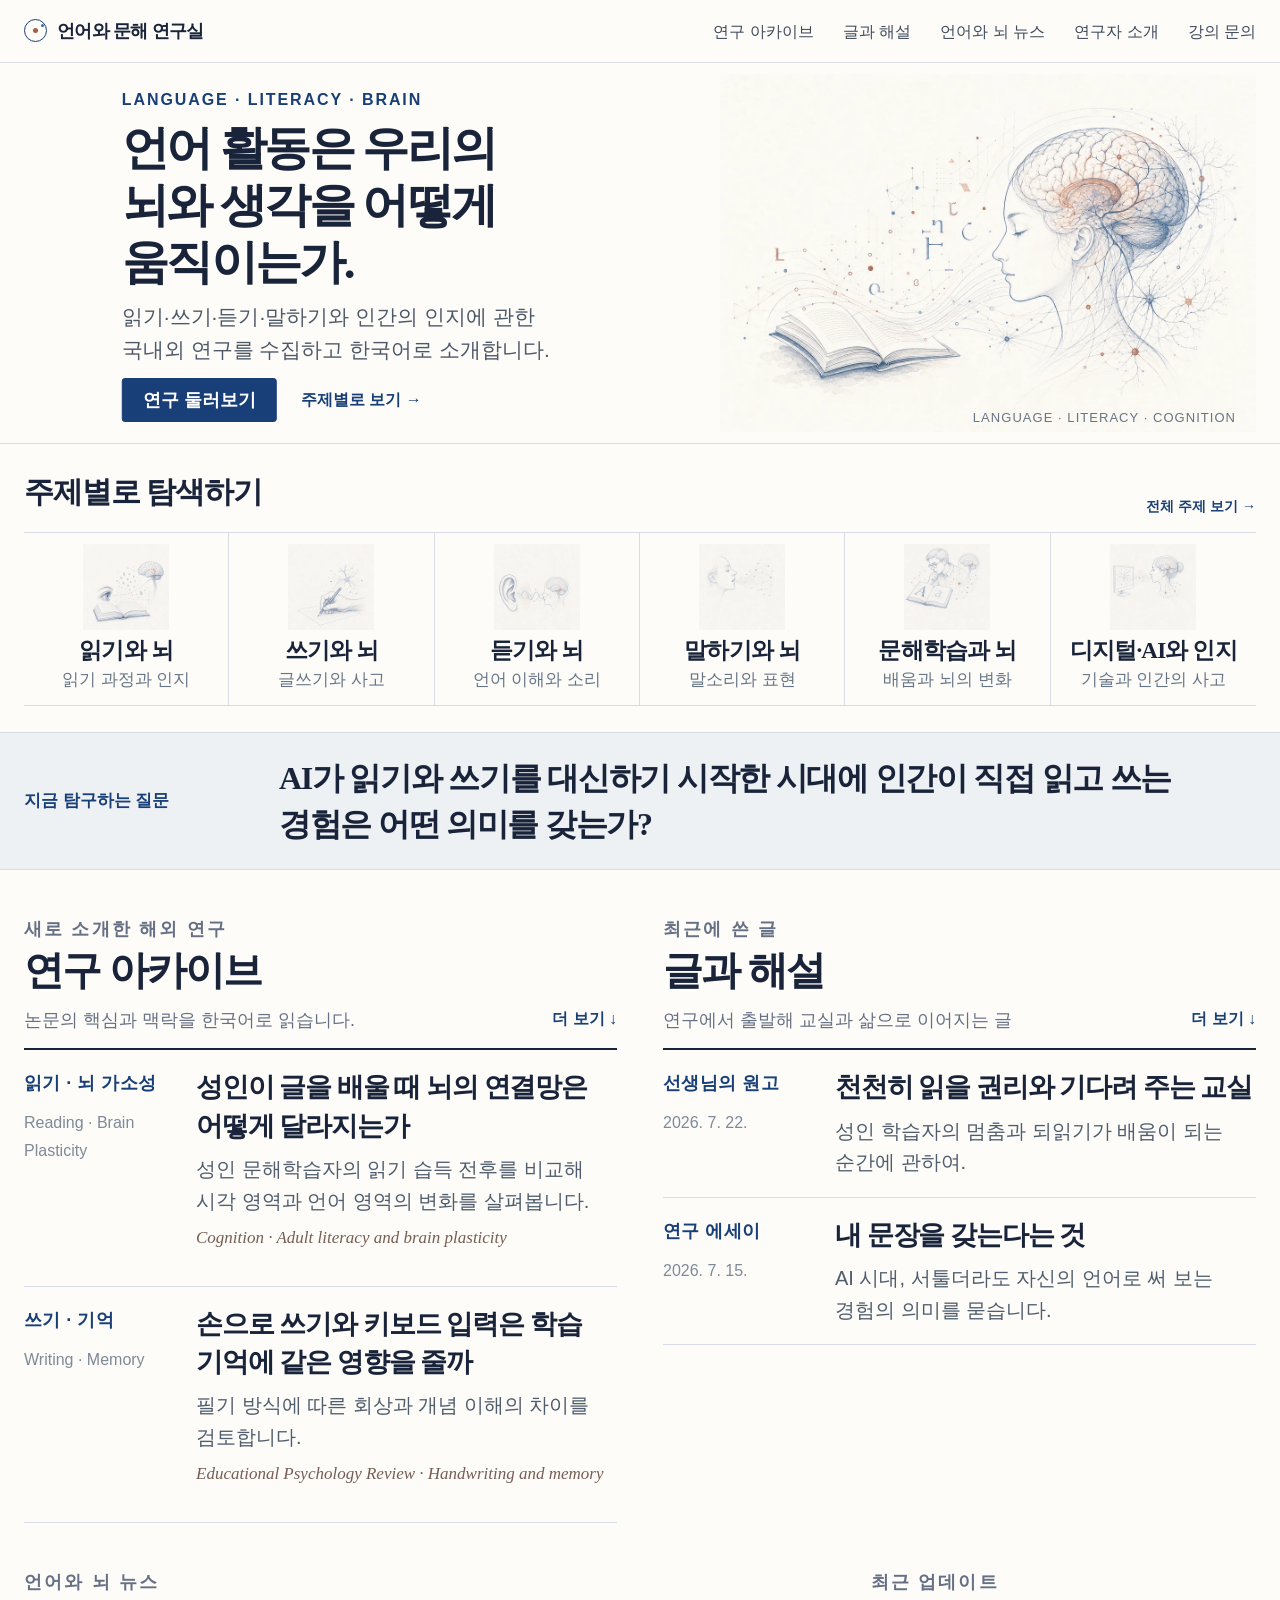
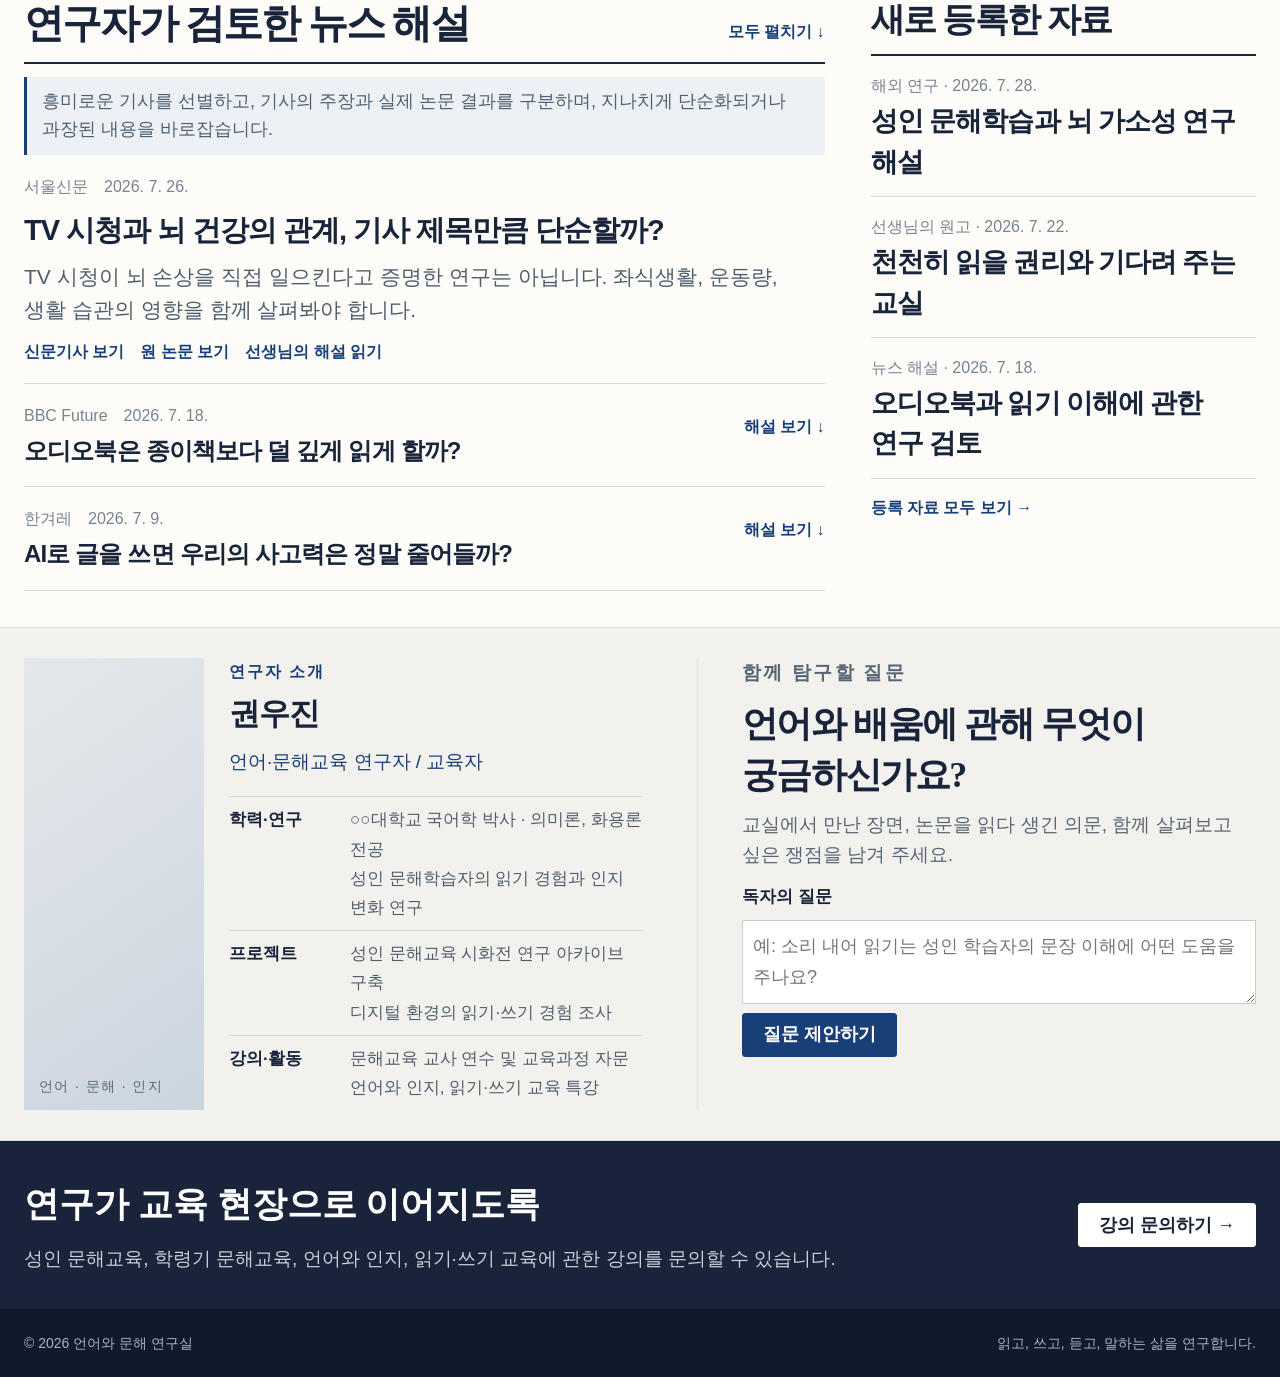
==== index.html @ 4ad2fb74 "Initial website" ====
<!doctype html>
<html lang="ko">
<head>
  <meta charset="utf-8">
  <meta name="viewport" content="width=device-width, initial-scale=1">
  <meta name="description" content="읽기·쓰기·듣기·말하기가 인간의 뇌와 삶을 어떻게 변화시키는지 탐구하는 한국어 연구 아카이브">
  <title>언어와 문해 연구실</title>
  <style>
    :root {
      --ink:#19243a; --muted:#667085; --line:#d8dde5; --paper:#fdfcf8;
      --soft:#f4f5f3; --blue:#183f78; --blue2:#446a98; --rust:#a65f48;
      --serif:"Noto Serif KR","Hahmlet","KoPub Batang","Batang","Times New Roman",serif;
      --sans:Pretendard,"Noto Sans KR","Apple SD Gothic Neo","Malgun Gothic",sans-serif;
      --max:1380px;
      --topic-sheet:url("[data-uri]");
    }
    *{box-sizing:border-box}
    html{scroll-behavior:smooth}
    body{margin:0;background:var(--paper);color:var(--ink);font:18px/1.72 var(--sans);word-break:keep-all;-webkit-font-smoothing:antialiased}
    a{color:inherit;text-decoration:none}
    button,textarea{font:inherit}
    .skip{position:fixed;left:12px;top:-80px;z-index:100;padding:9px 15px;background:var(--ink);color:#fff}
    .skip:focus{top:12px}
    .wrap{width:min(calc(100% - 48px),var(--max));margin-inline:auto}
    header{position:sticky;top:0;z-index:30;border-bottom:1px solid rgba(216,221,229,.92);background:rgba(253,252,248,.95);backdrop-filter:blur(12px)}
    .nav{min-height:62px;display:flex;align-items:center;justify-content:space-between;gap:28px}
    .brand{font-family:var(--serif);font-weight:700;letter-spacing:-.035em;display:flex;align-items:center;gap:10px}
    .brand-mark{width:23px;height:23px;border:1.5px solid var(--blue);border-radius:50%;position:relative}
    .brand-mark::after{content:"";position:absolute;width:5px;height:5px;left:8px;top:8px;border-radius:50%;background:var(--rust);box-shadow:7px -5px 0 -1px var(--blue2)}
    nav ul{display:flex;gap:29px;list-style:none;margin:0;padding:0}
    nav a{font-size:16px;color:#3f4a5b}
    nav a:hover,nav a:focus-visible,.text-link:hover{color:var(--blue);text-decoration:underline;text-underline-offset:4px}
    .menu{display:none;border:0;background:none;color:var(--ink)}

    .hero{padding:0;border-bottom:1px solid var(--line)}
    .hero-grid{display:grid;grid-template-columns:.88fr 1.12fr;min-height:380px;align-items:stretch}
    .hero-copy{padding:16px 36px 14px 44px;display:flex;flex-direction:column;justify-content:center;position:relative;z-index:2;transform:translateX(clamp(46px,4.2vw,66px))}
    .eyebrow,.kicker{margin:0 0 7px;color:var(--blue);font-size:16px;font-weight:750;letter-spacing:.12em;text-transform:uppercase}
    h1,h2,.feature-title,.research-title{font-family:var(--serif)}
    h1{font-size:clamp(35px,3.7vw,56px);line-height:1.2;letter-spacing:-.055em;margin:0;max-width:640px;font-weight:700}
    .hero-lead{font-size:21px;line-height:1.58;color:#4d5868;margin:9px 0 0;max-width:620px}
    .hero-actions{display:flex;align-items:center;gap:24px;margin-top:12px}
    .btn{min-height:44px;padding:0 20px;border:1px solid var(--blue);border-radius:3px;background:var(--blue);color:#fff;font-weight:700;display:inline-flex;align-items:center;justify-content:center;cursor:pointer}
    .btn:hover{background:#102f5d}
    .text-link{color:var(--blue);font-weight:700;font-size:16px}
    .hero-visual{position:relative;overflow:hidden;min-height:380px}
    .hero-visual img{position:absolute;inset:3% 0 3% 5%;width:95%;height:94%;object-fit:contain;object-position:right center}
    .hero-visual::before{content:"";position:absolute;inset:0;z-index:1;background:linear-gradient(90deg,var(--paper) 0,rgba(253,252,248,.55) 7%,transparent 22%)}
    .hero-caption{position:absolute;right:20px;bottom:14px;z-index:2;color:#687487;font-size:13px;letter-spacing:.08em}

    .topics{padding:22px 0 26px;border-bottom:1px solid var(--line)}
    .topics-head{display:flex;align-items:end;justify-content:space-between;margin-bottom:14px}
    .topics-head h2{font-size:30px;margin:0;letter-spacing:-.035em}
    .topics .section-link{font-size:14px}
    .topic-grid{display:grid;grid-template-columns:repeat(6,1fr);border-top:1px solid var(--line);border-bottom:1px solid var(--line)}
    .topic{min-width:0;min-height:156px;padding:11px 9px 13px;border-right:1px solid var(--line);display:flex;flex-direction:column;gap:5px;align-items:center;justify-content:center;text-align:center;transition:.18s}
    .topic:last-child{border-right:0}
    .topic:hover{background:#f2f4f5}
    .topic-art{width:86px;height:86px;flex:0 0 auto;background-image:var(--topic-sheet);background-size:300% 200%;background-repeat:no-repeat}
    .t1{background-position:0 0}.t2{background-position:50% 0}.t3{background-position:100% 0}
    .t4{background-position:0 100%}.t5{background-position:50% 100%}.t6{background-position:100% 100%}
    .topic strong{display:block;font-family:var(--serif);font-size:23px;line-height:1.35;letter-spacing:-.035em}
    .topic small{display:-webkit-box;overflow:hidden;-webkit-box-orient:vertical;-webkit-line-clamp:2;color:#667586;font-size:17px;line-height:1.35;margin-top:3px}

    section{padding:36px 0}
    .question{padding:22px 0;background:#eef1f3;border-bottom:1px solid var(--line)}
    .question-grid{display:grid;grid-template-columns:220px 1fr;gap:35px;align-items:center}
    .question h2{font-size:clamp(25px,2.5vw,38px);line-height:1.45;letter-spacing:-.04em;margin:0;max-width:930px}
    .question p{margin:0;color:var(--blue);font-size:17px;font-weight:700}
    .section-head{display:flex;justify-content:space-between;align-items:end;gap:30px;padding-bottom:12px;border-bottom:2px solid var(--ink)}
    .section-head h2{font-size:40px;line-height:1.3;letter-spacing:-.045em;margin:0}
    .section-head p{margin:8px 0 0;color:var(--muted);font-size:18px}
    .section-link{color:var(--blue);font-size:16px;font-weight:750;white-space:nowrap}
    button.section-link{border:0;background:none;padding:4px 0;cursor:pointer}

    .dual-archive{display:grid;grid-template-columns:1fr 1fr;gap:46px}
    .list{list-style:none;margin:0;padding:0}
    .list-item{display:grid;grid-template-columns:150px 1fr;gap:22px;padding:18px 0;border-bottom:1px solid var(--line)}
    .label{font-size:18px;line-height:1.45;color:var(--blue);font-weight:750;letter-spacing:.025em}
    .date{display:block;font-size:16px;color:#7f8998;margin-top:10px}
    .research-title{display:-webkit-box;overflow:hidden;-webkit-box-orient:vertical;-webkit-line-clamp:2;font-size:27px;line-height:1.42;letter-spacing:-.04em;margin:0 0 9px}
    .item-desc{display:-webkit-box;overflow:hidden;-webkit-box-orient:vertical;-webkit-line-clamp:2;color:#4f5d6d;font-size:20px;line-height:1.58;margin:0}
    .academic{display:-webkit-box;overflow:hidden;-webkit-box-orient:vertical;-webkit-line-clamp:2;font-family:Georgia,"Times New Roman",serif;font-size:17px;line-height:1.5;color:#765e55;font-style:italic;margin-top:8px}
    .collapsible:not(.is-expanded) .is-extra{display:none}

    .lower-grid{display:grid;grid-template-columns:1.35fr .65fr;gap:46px;padding-top:0}
    .news-list article{padding:18px 0;border-bottom:1px solid var(--line)}
    .news-meta{display:flex;gap:16px;color:#778391;font-size:16px;margin-bottom:9px}
    .news-list h3{font:700 29px/1.45 var(--sans);letter-spacing:-.035em;margin:0 0 9px}
    .news-list p{display:-webkit-box;overflow:hidden;-webkit-box-orient:vertical;-webkit-line-clamp:2;font-size:21px;line-height:1.58;color:#4f5d6c;margin:0 0 11px}
    .inline-links{display:flex;gap:16px;flex-wrap:wrap}
    .inline-links a{font-size:16px;color:var(--blue);font-weight:700}
    .review-note{font-size:18px;line-height:1.55;color:#4f6072;background:#edf1f5;border-left:3px solid var(--blue);padding:11px 15px;margin:13px 0 0}
    .news-compact{position:relative;padding-right:112px!important}
    .news-compact h3{font-size:24px;margin-bottom:0}
    .news-compact .news-meta{margin-bottom:4px}
    .news-compact .news-details{margin-top:10px}
    .news-toggle{position:absolute;right:0;top:25px}
    .recent-list a{display:block;padding:14px 0;border-bottom:1px solid var(--line)}
    .recent-list strong{display:block;font:700 27px/1.5 var(--serif);letter-spacing:-.03em}
    .recent-list span{font-size:16px;color:#778391}
    aside .section-head h2{font-size:34px}

    .profile-ask{background:#f2f1ed;border-top:1px solid var(--line);border-bottom:1px solid var(--line);padding:30px 0}
    .profile-ask-grid{display:grid;grid-template-columns:1.05fr .95fr;gap:55px}
    .profile-intro{display:grid;grid-template-columns:180px 1fr;gap:25px}
    .portrait{min-height:205px;background:linear-gradient(145deg,#e4e8eb,#cbd5df);position:relative;overflow:hidden}
    .portrait::after{content:"언어 · 문해 · 인지";position:absolute;left:15px;bottom:12px;font-size:14px;letter-spacing:.1em;color:#58697c}
    .profile h2,.ask h2{font-size:36px;line-height:1.4;letter-spacing:-.04em;margin:0 0 10px}
    .profile h2{font-size:31px}
    .role{color:var(--blue);font-size:19px;margin:0 0 18px}
    .career{display:grid;grid-template-columns:105px 1fr;gap:16px;padding:8px 0;border-top:1px solid #d3d5d4;font-size:17px}
    .career h3{font-size:17px;margin:0}.career ul{list-style:none;margin:0;padding:0;color:#505e6d}
    .ask{border-left:1px solid var(--line);padding-left:44px}
    .ask>p{font-size:19px;line-height:1.6;color:#596675;margin:0 0 11px}
    .ask form{display:grid;gap:9px}
    .ask label{font-size:17px;font-weight:700}
    textarea{width:100%;min-height:68px;border:1px solid #c8cdd4;background:#fff;padding:10px;resize:vertical}
    textarea:focus{outline:2px solid #8da9cc;outline-offset:2px}
    .form-row{display:flex;align-items:center;gap:14px}
    .form-msg{font-size:15px;color:var(--blue);margin:0}

    .contact{padding:34px 0;background:var(--ink);color:#fff}
    .contact-inner{display:flex;align-items:center;justify-content:space-between;gap:30px}
    .contact h2{font-size:35px;margin:0 0 7px}.contact p{color:#c7ced8;font-size:19px;margin:0}
    .contact .btn{background:#fff;border-color:#fff;color:var(--ink)}
    footer{padding:22px 0;background:#111a2b;color:#aab3c0;font-size:14px}
    .footer-inner{display:flex;justify-content:space-between;gap:20px}

    @media(max-width:1080px){
      .hero-grid{grid-template-columns:1fr 1fr}
      .hero-copy{transform:translateX(30px)}
      .topic-grid{grid-template-columns:repeat(3,1fr)}
      .topic{min-height:160px;padding:12px 10px;border-bottom:1px solid var(--line)}.topic:nth-child(3n){border-right:0}.topic:nth-child(-n+3){border-bottom:1px solid var(--line)}.topic-art{width:90px;height:90px}.topic strong{font-size:22px}
      .dual-archive,.lower-grid{grid-template-columns:1fr;gap:48px}
      .profile-ask-grid{grid-template-columns:1fr}.ask{border-left:0;border-top:1px solid var(--line);padding:30px 0 0}
    }
    @media(max-width:760px){
      .wrap{width:min(calc(100% - 32px),var(--max))}
      nav ul{display:none;position:absolute;left:0;right:0;top:62px;background:var(--paper);border-bottom:1px solid var(--line);padding:17px 20px;flex-direction:column;gap:13px}
      nav ul.open{display:flex}.menu{display:block}
      .hero-grid{grid-template-columns:1fr}.hero-copy{padding:38px 0 24px;transform:none}.hero-visual{min-height:310px;margin-inline:-16px}.hero-visual img{inset:0;width:100%;height:100%}.hero-visual::before{background:linear-gradient(180deg,var(--paper),transparent 17%)}
      .topic-grid{grid-template-columns:repeat(2,1fr)}.topic{min-height:164px;padding:13px 10px;border-bottom:1px solid var(--line)!important}.topic-art{width:94px;height:94px;margin:auto}.topic:nth-child(odd){border-right:1px solid var(--line)}.topic:nth-child(even){border-right:0}.topic:nth-last-child(-n+2){border-bottom:0!important}
      .question-grid{grid-template-columns:1fr;gap:9px}
      .dual-archive,.lower-grid{grid-template-columns:1fr;gap:42px}
      .profile-intro{grid-template-columns:135px 1fr}.portrait{min-height:180px}
      .contact-inner{align-items:flex-start;flex-direction:column}.footer-inner{flex-direction:column;gap:3px}
      .news-compact{padding-right:0!important}.news-toggle{position:static;margin-top:8px}
    }
    @media(max-width:480px){
      h1{font-size:35px}.hero-actions{align-items:flex-start;flex-direction:column;gap:14px}.hero-visual{min-height:285px}
      .topic strong{font-size:22px}.topic small{font-size:16px}
      .research-title{font-size:27px}.item-desc{font-size:19px}
      .list-item{grid-template-columns:1fr;gap:7px}
      .profile-intro{grid-template-columns:1fr}.portrait{max-width:190px}
      .form-row{align-items:flex-start;flex-direction:column}
    }
    @media(prefers-reduced-motion:reduce){html{scroll-behavior:auto}*{transition:none!important}}
  </style>
</head>
<body>
  <a class="skip" href="#main">본문으로 바로가기</a>
  <header>
    <div class="wrap nav">
      <a class="brand" href="#main" aria-label="언어와 문해 연구실 홈"><span class="brand-mark" aria-hidden="true"></span><span>언어와 문해 연구실</span></a>
      <nav aria-label="주요 메뉴">
        <button class="menu" type="button" aria-expanded="false" aria-controls="nav-list">메뉴</button>
        <ul id="nav-list">
          <li><a href="#research">연구 아카이브</a></li><li><a href="#writing">글과 해설</a></li>
          <li><a href="#news">언어와 뇌 뉴스</a></li><li><a href="#profile">연구자 소개</a></li><li><a href="#contact">강의 문의</a></li>
        </ul>
      </nav>
    </div>
  </header>

  <main id="main">
    <section class="hero">
      <div class="wrap hero-grid">
        <div class="hero-copy">
          <p class="eyebrow">Language · Literacy · Brain</p>
          <h1>언어 활동은 우리의 뇌와 생각을 어떻게 움직이는가.</h1>
          <p class="hero-lead">읽기·쓰기·듣기·말하기와 인간의 인지에 관한<br>국내외 연구를 수집하고 한국어로 소개합니다.</p>
          <div class="hero-actions"><a class="btn" href="#research">연구 둘러보기</a><a class="text-link" href="#topics">주제별로 보기 →</a></div>
        </div>
        <div class="hero-visual">
          <img src="[data-uri]" alt="사람의 옆얼굴과 뇌, 책, 신경망이 연결된 과학 편집 삽화">
          <span class="hero-caption">LANGUAGE · LITERACY · COGNITION</span>
        </div>
      </div>
    </section>

    <section class="topics" id="topics" aria-labelledby="topic-title">
      <div class="wrap">
        <div class="topics-head"><h2 id="topic-title">주제별로 탐색하기</h2><a class="section-link" href="#research">전체 주제 보기 →</a></div>
        <div class="topic-grid">
          <a class="topic" href="#research"><span class="topic-art t1" aria-hidden="true"></span><span><strong>읽기와 뇌</strong><small>읽기 과정과 인지</small></span></a>
          <a class="topic" href="#research"><span class="topic-art t2" aria-hidden="true"></span><span><strong>쓰기와 뇌</strong><small>글쓰기와 사고</small></span></a>
          <a class="topic" href="#research"><span class="topic-art t3" aria-hidden="true"></span><span><strong>듣기와 뇌</strong><small>언어 이해와 소리</small></span></a>
          <a class="topic" href="#research"><span class="topic-art t4" aria-hidden="true"></span><span><strong>말하기와 뇌</strong><small>말소리와 표현</small></span></a>
          <a class="topic" href="#research"><span class="topic-art t5" aria-hidden="true"></span><span><strong>문해학습과 뇌</strong><small>배움과 뇌의 변화</small></span></a>
          <a class="topic" href="#research"><span class="topic-art t6" aria-hidden="true"></span><span><strong>디지털·AI와 인지</strong><small>기술과 인간의 사고</small></span></a>
        </div>
      </div>
    </section>

    <section class="question" aria-labelledby="question-title">
      <div class="wrap question-grid">
        <p>지금 탐구하는 질문</p>
        <h2 id="question-title">AI가 읽기와 쓰기를 대신하기 시작한 시대에 인간이 직접 읽고 쓰는 경험은 어떤 의미를 갖는가?</h2>
      </div>
    </section>

    <section aria-label="연구와 글">
      <div class="wrap dual-archive">
        <div id="research">
          <div class="section-head"><div><p class="kicker">새로 소개한 해외 연구</p><h2>연구 아카이브</h2><p>논문의 핵심과 맥락을 한국어로 읽습니다.</p></div><button class="section-link archive-toggle" type="button" data-target="research-list" aria-controls="research-list" aria-expanded="false">더 보기 ↓</button></div>
          <ul class="list collapsible" id="research-list">
            <li class="list-item"><div><span class="label">읽기 · 뇌 가소성</span><span class="date">Reading · Brain Plasticity</span></div><div><h3 class="research-title">성인이 글을 배울 때 뇌의 연결망은 어떻게 달라지는가</h3><p class="item-desc">성인 문해학습자의 읽기 습득 전후를 비교해 시각 영역과 언어 영역의 변화를 살펴봅니다.</p><p class="academic">Cognition · Adult literacy and brain plasticity</p></div></li>
            <li class="list-item"><div><span class="label">쓰기 · 기억</span><span class="date">Writing · Memory</span></div><div><h3 class="research-title">손으로 쓰기와 키보드 입력은 학습 기억에 같은 영향을 줄까</h3><p class="item-desc">필기 방식에 따른 회상과 개념 이해의 차이를 검토합니다.</p><p class="academic">Educational Psychology Review · Handwriting and memory</p></div></li>
            <li class="list-item is-extra"><div><span class="label">디지털·AI · 인지</span><span class="date">Digital · AI · Cognition</span></div><div><h3 class="research-title">생성형 AI와 함께 쓴 글에서 ‘나의 생각’은 어디에 남는가</h3><p class="item-desc">AI 보조 글쓰기의 인지적 부담, 저자성, 수정 과정의 변화를 구분해 봅니다.</p><p class="academic">Computers &amp; Education · AI-assisted writing</p></div></li>
          </ul>
        </div>
        <div id="writing">
          <div class="section-head"><div><p class="kicker">최근에 쓴 글</p><h2>글과 해설</h2><p>연구에서 출발해 교실과 삶으로 이어지는 글</p></div><button class="section-link archive-toggle" type="button" data-target="writing-list" aria-controls="writing-list" aria-expanded="false">더 보기 ↓</button></div>
          <ul class="list collapsible" id="writing-list">
            <li class="list-item"><div><span class="label">선생님의 원고</span><span class="date">2026. 7. 22.</span></div><div><h3 class="research-title">천천히 읽을 권리와 기다려 주는 교실</h3><p class="item-desc">성인 학습자의 멈춤과 되읽기가 배움이 되는 순간에 관하여.</p></div></li>
            <li class="list-item"><div><span class="label">연구 에세이</span><span class="date">2026. 7. 15.</span></div><div><h3 class="research-title">내 문장을 갖는다는 것</h3><p class="item-desc">AI 시대, 서툴더라도 자신의 언어로 써 보는 경험의 의미를 묻습니다.</p></div></li>
            <li class="list-item is-extra"><div><span class="label">현장 기록</span><span class="date">2026. 7. 3.</span></div><div><h3 class="research-title">소리 내어 읽을 때 비로소 들리는 것들</h3><p class="item-desc">낭독이 텍스트의 리듬과 화자의 마음을 발견하는 활동이 되는 과정.</p></div></li>
          </ul>
        </div>
      </div>
    </section>

    <section class="lower-grid wrap" aria-label="뉴스와 새 자료">
      <div id="news">
        <div class="section-head"><div><p class="kicker">언어와 뇌 뉴스</p><h2>연구자가 검토한 뉴스 해설</h2></div><button class="section-link" id="news-all-toggle" type="button" aria-expanded="false">모두 펼치기 ↓</button></div>
        <p class="review-note">흥미로운 기사를 선별하고, 기사의 주장과 실제 논문 결과를 구분하며, 지나치게 단순화되거나 과장된 내용을 바로잡습니다.</p>
        <div class="news-list">
          <article class="featured-news"><div class="news-meta"><span>서울신문</span><time>2026. 7. 26.</time></div><h3>TV 시청과 뇌 건강의 관계, 기사 제목만큼 단순할까?</h3><p>TV 시청이 뇌 손상을 직접 일으킨다고 증명한 연구는 아닙니다. 좌식생활, 운동량, 생활 습관의 영향을 함께 살펴봐야 합니다.</p><div class="inline-links"><a href="#news">신문기사 보기</a><a href="#news">원 논문 보기</a><a href="#writing">선생님의 해설 읽기</a></div></article>
          <article class="news-compact"><div class="news-meta"><span>BBC Future</span><time>2026. 7. 18.</time></div><h3>오디오북은 종이책보다 덜 깊게 읽게 할까?</h3><button class="section-link news-toggle" type="button" data-target="news-detail-2" aria-controls="news-detail-2" aria-expanded="false">해설 보기 ↓</button><div class="news-details" id="news-detail-2" hidden><p>텍스트 난도, 되돌려 듣기, 사전지식과 학습 목적에 따라 결과가 달라집니다.</p><div class="inline-links"><a href="#news">신문기사 보기</a><a href="#news">원 논문 보기</a><a href="#writing">선생님의 해설 읽기</a></div></div></article>
          <article class="news-compact"><div class="news-meta"><span>한겨레</span><time>2026. 7. 9.</time></div><h3>AI로 글을 쓰면 우리의 사고력은 정말 줄어들까?</h3><button class="section-link news-toggle" type="button" data-target="news-detail-3" aria-controls="news-detail-3" aria-expanded="false">해설 보기 ↓</button><div class="news-details" id="news-detail-3" hidden><p>AI를 언제, 어떤 목적으로, 어느 단계에서 사용하는지가 학습 과정에 미치는 영향을 나누어 봅니다.</p><div class="inline-links"><a href="#news">신문기사 보기</a><a href="#news">원 논문 보기</a><a href="#writing">선생님의 해설 읽기</a></div></div></article>
        </div>
      </div>
      <aside aria-labelledby="recent-title">
        <div class="section-head"><div><p class="kicker">최근 업데이트</p><h2 id="recent-title">새로 등록한 자료</h2></div></div>
        <div class="recent-list">
          <a href="#research"><span>해외 연구 · 2026. 7. 28.</span><strong>성인 문해학습과 뇌 가소성 연구 해설</strong></a>
          <a href="#writing"><span>선생님의 원고 · 2026. 7. 22.</span><strong>천천히 읽을 권리와 기다려 주는 교실</strong></a>
          <a href="#news"><span>뉴스 해설 · 2026. 7. 18.</span><strong>오디오북과 읽기 이해에 관한 연구 검토</strong></a>
        </div>
        <a class="section-link" href="#research" style="display:inline-block;margin-top:15px">등록 자료 모두 보기 →</a>
      </aside>
    </section>

    <section class="profile-ask">
      <div class="wrap profile-ask-grid">
        <div class="profile" id="profile">
          <div class="profile-intro"><div class="portrait" role="img" aria-label="언어와 문해 연구를 상징하는 추상 이미지"></div><div><p class="kicker">연구자 소개</p><h2>권우진</h2><p class="role">언어·문해교육 연구자 / 교육자</p><div class="career"><h3>학력·연구</h3><ul><li>○○대학교 국어학 박사 · 의미론, 화용론 전공</li><li>성인 문해학습자의 읽기 경험과 인지 변화 연구</li></ul></div><div class="career"><h3>프로젝트</h3><ul><li>성인 문해교육 시화전 연구 아카이브 구축</li><li>디지털 환경의 읽기·쓰기 경험 조사</li></ul></div><div class="career"><h3>강의·활동</h3><ul><li>문해교육 교사 연수 및 교육과정 자문</li><li>언어와 인지, 읽기·쓰기 교육 특강</li></ul></div></div></div>
        </div>
        <div class="ask">
          <p class="kicker">함께 탐구할 질문</p><h2>언어와 배움에 관해 무엇이 궁금하신가요?</h2><p>교실에서 만난 장면, 논문을 읽다 생긴 의문, 함께 살펴보고 싶은 쟁점을 남겨 주세요.</p>
          <form id="question-form"><label for="reader-question">독자의 질문</label><textarea id="reader-question" placeholder="예: 소리 내어 읽기는 성인 학습자의 문장 이해에 어떤 도움을 주나요?" required></textarea><div class="form-row"><button class="btn" type="submit">질문 제안하기</button><p class="form-msg" id="form-msg" role="status" aria-live="polite"></p></div></form>
        </div>
      </div>
    </section>

    <section class="contact" id="contact">
      <div class="wrap contact-inner"><div><h2>연구가 교육 현장으로 이어지도록</h2><p>성인 문해교육, 학령기 문해교육, 언어와 인지, 읽기·쓰기 교육에 관한 강의를 문의할 수 있습니다.</p></div><a class="btn" href="mailto:hello@example.com?subject=강의 문의">강의 문의하기 →</a></div>
    </section>
  </main>
  <footer><div class="wrap footer-inner"><span>© 2026 언어와 문해 연구실</span><span>읽고, 쓰고, 듣고, 말하는 삶을 연구합니다.</span></div></footer>
  <script>
    const menuButton=document.querySelector(".menu"),navList=document.querySelector("#nav-list");
    menuButton.addEventListener("click",()=>{const open=navList.classList.toggle("open");menuButton.setAttribute("aria-expanded",String(open))});
    navList.addEventListener("click",()=>{navList.classList.remove("open");menuButton.setAttribute("aria-expanded","false")});
    document.querySelectorAll(".archive-toggle").forEach(button=>button.addEventListener("click",()=>{
      const target=document.querySelector(`#${button.dataset.target}`);
      const expanded=target.classList.toggle("is-expanded");
      button.setAttribute("aria-expanded",String(expanded));
      button.textContent=expanded?"접기 ↑":"더 보기 ↓";
    }));
    const newsButtons=[...document.querySelectorAll(".news-toggle")];
    const setNewsState=(button,expanded)=>{
      const detail=document.querySelector(`#${button.dataset.target}`);
      detail.hidden=!expanded;
      button.setAttribute("aria-expanded",String(expanded));
      button.textContent=expanded?"해설 접기 ↑":"해설 보기 ↓";
    };
    newsButtons.forEach(button=>button.addEventListener("click",()=>{
      setNewsState(button,button.getAttribute("aria-expanded")!=="true");
      const allOpen=newsButtons.every(item=>item.getAttribute("aria-expanded")==="true");
      document.querySelector("#news-all-toggle").setAttribute("aria-expanded",String(allOpen));
      document.querySelector("#news-all-toggle").textContent=allOpen?"모두 접기 ↑":"모두 펼치기 ↓";
    }));
    document.querySelector("#news-all-toggle").addEventListener("click",event=>{
      const expanded=event.currentTarget.getAttribute("aria-expanded")!=="true";
      newsButtons.forEach(button=>setNewsState(button,expanded));
      event.currentTarget.setAttribute("aria-expanded",String(expanded));
      event.currentTarget.textContent=expanded?"모두 접기 ↑":"모두 펼치기 ↓";
    });
    document.querySelector("#question-form").addEventListener("submit",event=>{event.preventDefault();document.querySelector("#form-msg").textContent="질문이 작성되었습니다. 실제 운영 시 이메일 또는 저장 기능을 연결해 주세요.";event.currentTarget.reset()});
  </script>
</body>
</html>
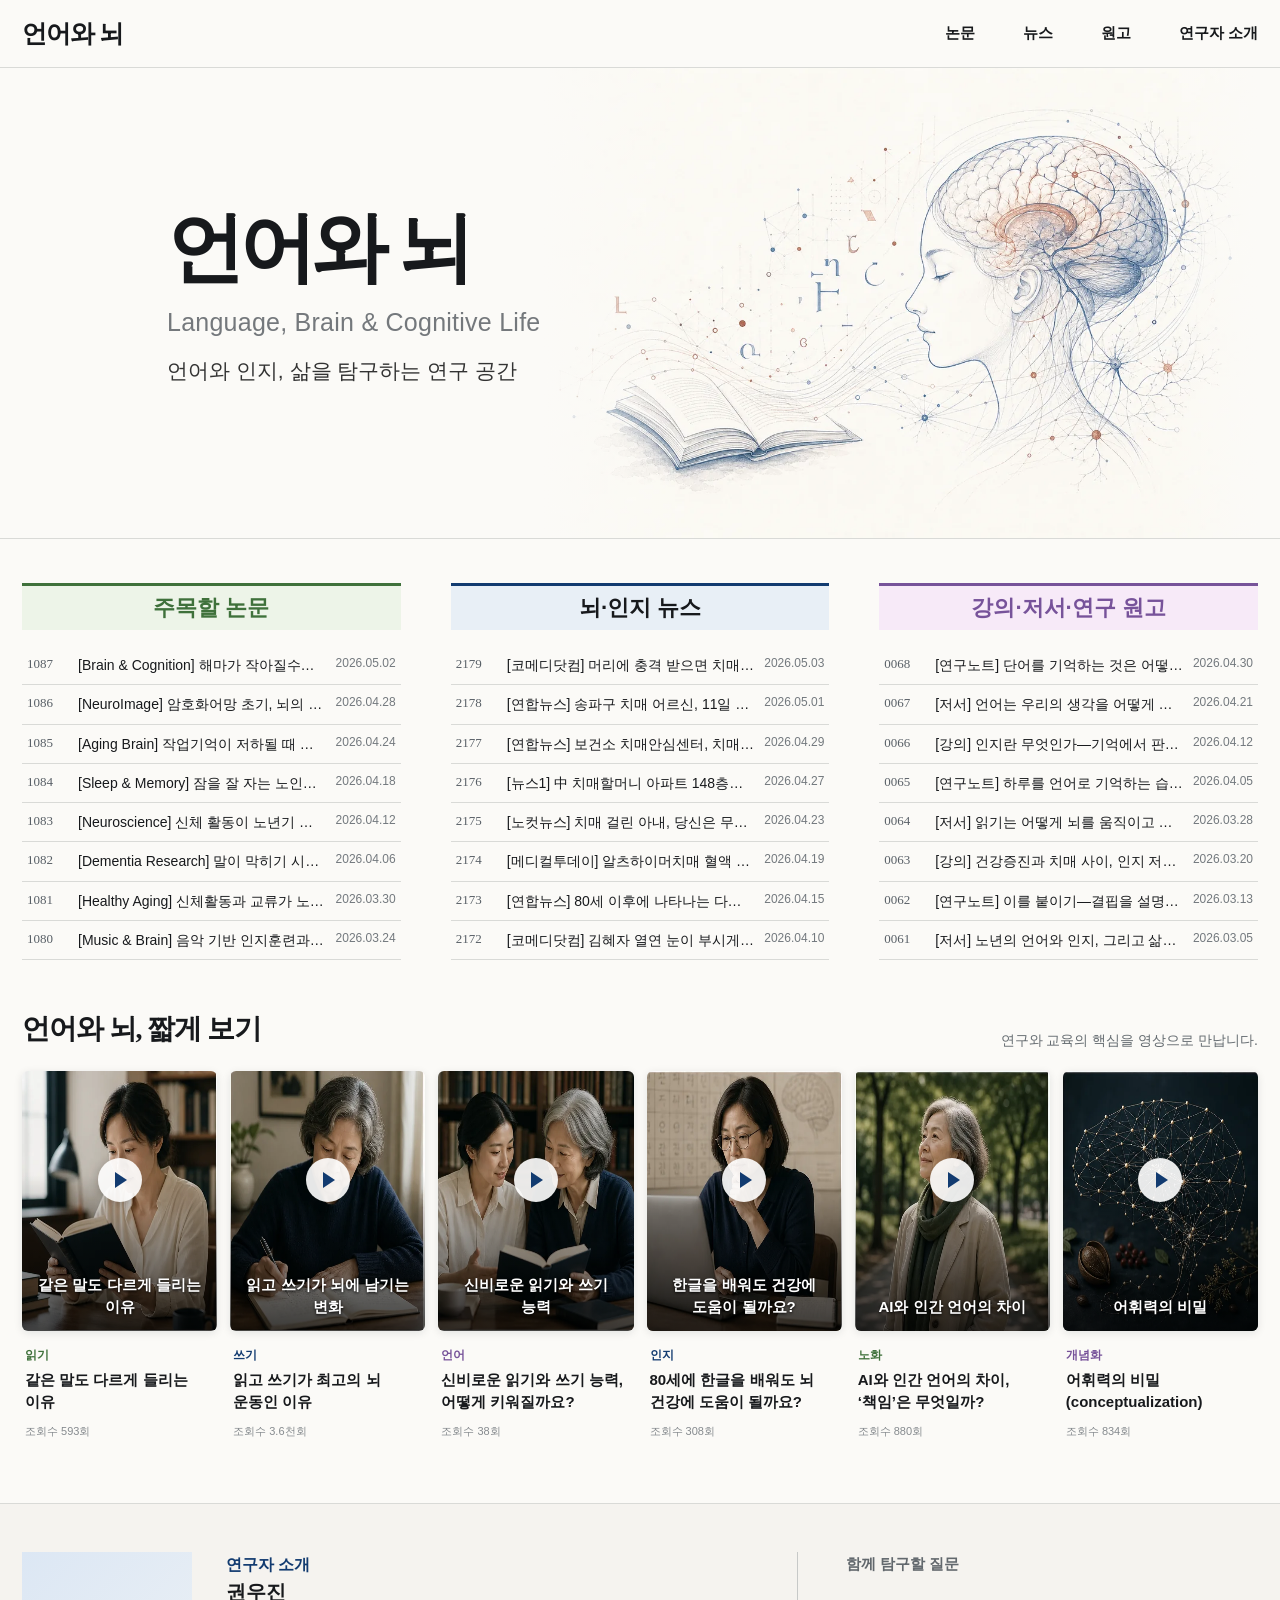
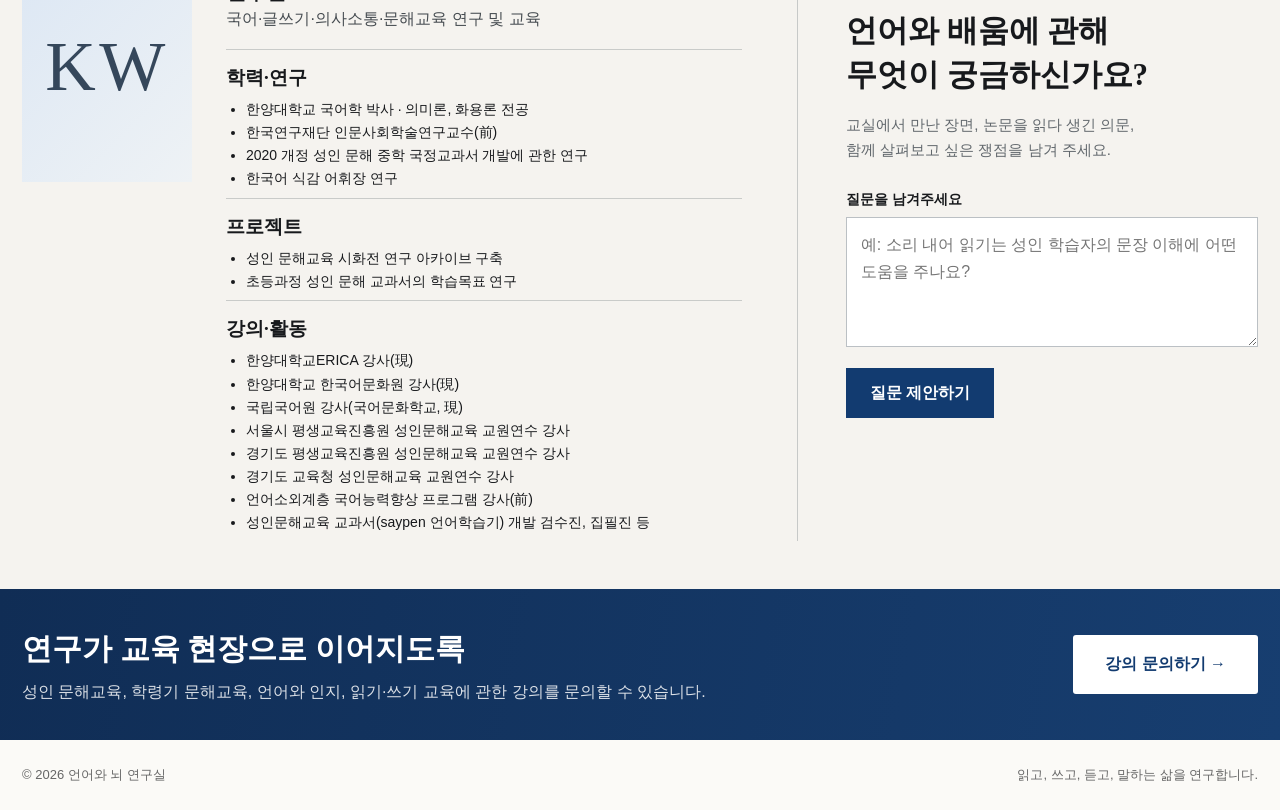
==== commit c71f11e4: "홈 화면 이미지 삽입 전 상태 보존" ====
--- a/index.html
+++ b/index.html
@@ -3,302 +3,51 @@
 <head>
   <meta charset="utf-8">
   <meta name="viewport" content="width=device-width, initial-scale=1">
-  <meta name="description" content="읽기·쓰기·듣기·말하기가 인간의 뇌와 삶을 어떻게 변화시키는지 탐구하는 한국어 연구 아카이브">
-  <title>언어와 문해 연구실</title>
+  <meta name="description" content="언어와 인지, 삶을 탐구하는 권우진의 연구 공간">
+  <title>언어와 뇌 | 권우진 연구실</title>
   <style>
-    :root {
-      --ink:#19243a; --muted:#667085; --line:#d8dde5; --paper:#fdfcf8;
-      --soft:#f4f5f3; --blue:#183f78; --blue2:#446a98; --rust:#a65f48;
-      --serif:"Noto Serif KR","Hahmlet","KoPub Batang","Batang","Times New Roman",serif;
-      --sans:Pretendard,"Noto Sans KR","Apple SD Gothic Neo","Malgun Gothic",sans-serif;
-      --max:1380px;
-      --topic-sheet:url("[data-uri]");
-    }
-    *{box-sizing:border-box}
-    html{scroll-behavior:smooth}
-    body{margin:0;background:var(--paper);color:var(--ink);font:18px/1.72 var(--sans);word-break:keep-all;-webkit-font-smoothing:antialiased}
-    a{color:inherit;text-decoration:none}
-    button,textarea{font:inherit}
-    .skip{position:fixed;left:12px;top:-80px;z-index:100;padding:9px 15px;background:var(--ink);color:#fff}
-    .skip:focus{top:12px}
-    .wrap{width:min(calc(100% - 48px),var(--max));margin-inline:auto}
-    header{position:sticky;top:0;z-index:30;border-bottom:1px solid rgba(216,221,229,.92);background:rgba(253,252,248,.95);backdrop-filter:blur(12px)}
-    .nav{min-height:62px;display:flex;align-items:center;justify-content:space-between;gap:28px}
-    .brand{font-family:var(--serif);font-weight:700;letter-spacing:-.035em;display:flex;align-items:center;gap:10px}
-    .brand-mark{width:23px;height:23px;border:1.5px solid var(--blue);border-radius:50%;position:relative}
-    .brand-mark::after{content:"";position:absolute;width:5px;height:5px;left:8px;top:8px;border-radius:50%;background:var(--rust);box-shadow:7px -5px 0 -1px var(--blue2)}
-    nav ul{display:flex;gap:29px;list-style:none;margin:0;padding:0}
-    nav a{font-size:16px;color:#3f4a5b}
-    nav a:hover,nav a:focus-visible,.text-link:hover{color:var(--blue);text-decoration:underline;text-underline-offset:4px}
-    .menu{display:none;border:0;background:none;color:var(--ink)}
-
-    .hero{padding:0;border-bottom:1px solid var(--line)}
-    .hero-grid{display:grid;grid-template-columns:.88fr 1.12fr;min-height:380px;align-items:stretch}
-    .hero-copy{padding:16px 36px 14px 44px;display:flex;flex-direction:column;justify-content:center;position:relative;z-index:2;transform:translateX(clamp(46px,4.2vw,66px))}
-    .eyebrow,.kicker{margin:0 0 7px;color:var(--blue);font-size:16px;font-weight:750;letter-spacing:.12em;text-transform:uppercase}
-    h1,h2,.feature-title,.research-title{font-family:var(--serif)}
-    h1{font-size:clamp(35px,3.7vw,56px);line-height:1.2;letter-spacing:-.055em;margin:0;max-width:640px;font-weight:700}
-    .hero-lead{font-size:21px;line-height:1.58;color:#4d5868;margin:9px 0 0;max-width:620px}
-    .hero-actions{display:flex;align-items:center;gap:24px;margin-top:12px}
-    .btn{min-height:44px;padding:0 20px;border:1px solid var(--blue);border-radius:3px;background:var(--blue);color:#fff;font-weight:700;display:inline-flex;align-items:center;justify-content:center;cursor:pointer}
-    .btn:hover{background:#102f5d}
-    .text-link{color:var(--blue);font-weight:700;font-size:16px}
-    .hero-visual{position:relative;overflow:hidden;min-height:380px}
-    .hero-visual img{position:absolute;inset:3% 0 3% 5%;width:95%;height:94%;object-fit:contain;object-position:right center}
-    .hero-visual::before{content:"";position:absolute;inset:0;z-index:1;background:linear-gradient(90deg,var(--paper) 0,rgba(253,252,248,.55) 7%,transparent 22%)}
-    .hero-caption{position:absolute;right:20px;bottom:14px;z-index:2;color:#687487;font-size:13px;letter-spacing:.08em}
-
-    .topics{padding:22px 0 26px;border-bottom:1px solid var(--line)}
-    .topics-head{display:flex;align-items:end;justify-content:space-between;margin-bottom:14px}
-    .topics-head h2{font-size:30px;margin:0;letter-spacing:-.035em}
-    .topics .section-link{font-size:14px}
-    .topic-grid{display:grid;grid-template-columns:repeat(6,1fr);border-top:1px solid var(--line);border-bottom:1px solid var(--line)}
-    .topic{min-width:0;min-height:156px;padding:11px 9px 13px;border-right:1px solid var(--line);display:flex;flex-direction:column;gap:5px;align-items:center;justify-content:center;text-align:center;transition:.18s}
-    .topic:last-child{border-right:0}
-    .topic:hover{background:#f2f4f5}
-    .topic-art{width:86px;height:86px;flex:0 0 auto;background-image:var(--topic-sheet);background-size:300% 200%;background-repeat:no-repeat}
-    .t1{background-position:0 0}.t2{background-position:50% 0}.t3{background-position:100% 0}
-    .t4{background-position:0 100%}.t5{background-position:50% 100%}.t6{background-position:100% 100%}
-    .topic strong{display:block;font-family:var(--serif);font-size:23px;line-height:1.35;letter-spacing:-.035em}
-    .topic small{display:-webkit-box;overflow:hidden;-webkit-box-orient:vertical;-webkit-line-clamp:2;color:#667586;font-size:17px;line-height:1.35;margin-top:3px}
-
-    section{padding:36px 0}
-    .question{padding:22px 0;background:#eef1f3;border-bottom:1px solid var(--line)}
-    .question-grid{display:grid;grid-template-columns:220px 1fr;gap:35px;align-items:center}
-    .question h2{font-size:clamp(25px,2.5vw,38px);line-height:1.45;letter-spacing:-.04em;margin:0;max-width:930px}
-    .question p{margin:0;color:var(--blue);font-size:17px;font-weight:700}
-    .section-head{display:flex;justify-content:space-between;align-items:end;gap:30px;padding-bottom:12px;border-bottom:2px solid var(--ink)}
-    .section-head h2{font-size:40px;line-height:1.3;letter-spacing:-.045em;margin:0}
-    .section-head p{margin:8px 0 0;color:var(--muted);font-size:18px}
-    .section-link{color:var(--blue);font-size:16px;font-weight:750;white-space:nowrap}
-    button.section-link{border:0;background:none;padding:4px 0;cursor:pointer}
-
-    .dual-archive{display:grid;grid-template-columns:1fr 1fr;gap:46px}
-    .list{list-style:none;margin:0;padding:0}
-    .list-item{display:grid;grid-template-columns:150px 1fr;gap:22px;padding:18px 0;border-bottom:1px solid var(--line)}
-    .label{font-size:18px;line-height:1.45;color:var(--blue);font-weight:750;letter-spacing:.025em}
-    .date{display:block;font-size:16px;color:#7f8998;margin-top:10px}
-    .research-title{display:-webkit-box;overflow:hidden;-webkit-box-orient:vertical;-webkit-line-clamp:2;font-size:27px;line-height:1.42;letter-spacing:-.04em;margin:0 0 9px}
-    .item-desc{display:-webkit-box;overflow:hidden;-webkit-box-orient:vertical;-webkit-line-clamp:2;color:#4f5d6d;font-size:20px;line-height:1.58;margin:0}
-    .academic{display:-webkit-box;overflow:hidden;-webkit-box-orient:vertical;-webkit-line-clamp:2;font-family:Georgia,"Times New Roman",serif;font-size:17px;line-height:1.5;color:#765e55;font-style:italic;margin-top:8px}
-    .collapsible:not(.is-expanded) .is-extra{display:none}
-
-    .lower-grid{display:grid;grid-template-columns:1.35fr .65fr;gap:46px;padding-top:0}
-    .news-list article{padding:18px 0;border-bottom:1px solid var(--line)}
-    .news-meta{display:flex;gap:16px;color:#778391;font-size:16px;margin-bottom:9px}
-    .news-list h3{font:700 29px/1.45 var(--sans);letter-spacing:-.035em;margin:0 0 9px}
-    .news-list p{display:-webkit-box;overflow:hidden;-webkit-box-orient:vertical;-webkit-line-clamp:2;font-size:21px;line-height:1.58;color:#4f5d6c;margin:0 0 11px}
-    .inline-links{display:flex;gap:16px;flex-wrap:wrap}
-    .inline-links a{font-size:16px;color:var(--blue);font-weight:700}
-    .review-note{font-size:18px;line-height:1.55;color:#4f6072;background:#edf1f5;border-left:3px solid var(--blue);padding:11px 15px;margin:13px 0 0}
-    .news-compact{position:relative;padding-right:112px!important}
-    .news-compact h3{font-size:24px;margin-bottom:0}
-    .news-compact .news-meta{margin-bottom:4px}
-    .news-compact .news-details{margin-top:10px}
-    .news-toggle{position:absolute;right:0;top:25px}
-    .recent-list a{display:block;padding:14px 0;border-bottom:1px solid var(--line)}
-    .recent-list strong{display:block;font:700 27px/1.5 var(--serif);letter-spacing:-.03em}
-    .recent-list span{font-size:16px;color:#778391}
-    aside .section-head h2{font-size:34px}
-
-    .profile-ask{background:#f2f1ed;border-top:1px solid var(--line);border-bottom:1px solid var(--line);padding:30px 0}
-    .profile-ask-grid{display:grid;grid-template-columns:1.05fr .95fr;gap:55px}
-    .profile-intro{display:grid;grid-template-columns:180px 1fr;gap:25px}
-    .portrait{min-height:205px;background:linear-gradient(145deg,#e4e8eb,#cbd5df);position:relative;overflow:hidden}
-    .portrait::after{content:"언어 · 문해 · 인지";position:absolute;left:15px;bottom:12px;font-size:14px;letter-spacing:.1em;color:#58697c}
-    .profile h2,.ask h2{font-size:36px;line-height:1.4;letter-spacing:-.04em;margin:0 0 10px}
-    .profile h2{font-size:31px}
-    .role{color:var(--blue);font-size:19px;margin:0 0 18px}
-    .career{display:grid;grid-template-columns:105px 1fr;gap:16px;padding:8px 0;border-top:1px solid #d3d5d4;font-size:17px}
-    .career h3{font-size:17px;margin:0}.career ul{list-style:none;margin:0;padding:0;color:#505e6d}
-    .ask{border-left:1px solid var(--line);padding-left:44px}
-    .ask>p{font-size:19px;line-height:1.6;color:#596675;margin:0 0 11px}
-    .ask form{display:grid;gap:9px}
-    .ask label{font-size:17px;font-weight:700}
-    textarea{width:100%;min-height:68px;border:1px solid #c8cdd4;background:#fff;padding:10px;resize:vertical}
-    textarea:focus{outline:2px solid #8da9cc;outline-offset:2px}
-    .form-row{display:flex;align-items:center;gap:14px}
-    .form-msg{font-size:15px;color:var(--blue);margin:0}
-
-    .contact{padding:34px 0;background:var(--ink);color:#fff}
-    .contact-inner{display:flex;align-items:center;justify-content:space-between;gap:30px}
-    .contact h2{font-size:35px;margin:0 0 7px}.contact p{color:#c7ced8;font-size:19px;margin:0}
-    .contact .btn{background:#fff;border-color:#fff;color:var(--ink)}
-    footer{padding:22px 0;background:#111a2b;color:#aab3c0;font-size:14px}
-    .footer-inner{display:flex;justify-content:space-between;gap:20px}
-
-    @media(max-width:1080px){
-      .hero-grid{grid-template-columns:1fr 1fr}
-      .hero-copy{transform:translateX(30px)}
-      .topic-grid{grid-template-columns:repeat(3,1fr)}
-      .topic{min-height:160px;padding:12px 10px;border-bottom:1px solid var(--line)}.topic:nth-child(3n){border-right:0}.topic:nth-child(-n+3){border-bottom:1px solid var(--line)}.topic-art{width:90px;height:90px}.topic strong{font-size:22px}
-      .dual-archive,.lower-grid{grid-template-columns:1fr;gap:48px}
-      .profile-ask-grid{grid-template-columns:1fr}.ask{border-left:0;border-top:1px solid var(--line);padding:30px 0 0}
-    }
-    @media(max-width:760px){
-      .wrap{width:min(calc(100% - 32px),var(--max))}
-      nav ul{display:none;position:absolute;left:0;right:0;top:62px;background:var(--paper);border-bottom:1px solid var(--line);padding:17px 20px;flex-direction:column;gap:13px}
-      nav ul.open{display:flex}.menu{display:block}
-      .hero-grid{grid-template-columns:1fr}.hero-copy{padding:38px 0 24px;transform:none}.hero-visual{min-height:310px;margin-inline:-16px}.hero-visual img{inset:0;width:100%;height:100%}.hero-visual::before{background:linear-gradient(180deg,var(--paper),transparent 17%)}
-      .topic-grid{grid-template-columns:repeat(2,1fr)}.topic{min-height:164px;padding:13px 10px;border-bottom:1px solid var(--line)!important}.topic-art{width:94px;height:94px;margin:auto}.topic:nth-child(odd){border-right:1px solid var(--line)}.topic:nth-child(even){border-right:0}.topic:nth-last-child(-n+2){border-bottom:0!important}
-      .question-grid{grid-template-columns:1fr;gap:9px}
-      .dual-archive,.lower-grid{grid-template-columns:1fr;gap:42px}
-      .profile-intro{grid-template-columns:135px 1fr}.portrait{min-height:180px}
-      .contact-inner{align-items:flex-start;flex-direction:column}.footer-inner{flex-direction:column;gap:3px}
-      .news-compact{padding-right:0!important}.news-toggle{position:static;margin-top:8px}
-    }
-    @media(max-width:480px){
-      h1{font-size:35px}.hero-actions{align-items:flex-start;flex-direction:column;gap:14px}.hero-visual{min-height:285px}
-      .topic strong{font-size:22px}.topic small{font-size:16px}
-      .research-title{font-size:27px}.item-desc{font-size:19px}
-      .list-item{grid-template-columns:1fr;gap:7px}
-      .profile-intro{grid-template-columns:1fr}.portrait{max-width:190px}
-      .form-row{align-items:flex-start;flex-direction:column}
-    }
+    :root{--paper:#fbfaf7;--ink:#17191c;--muted:#646b70;--line:#d9dad7;--navy:#123b70;--green:#3f713b;--violet:#77539a;--soft-blue:#e8eff6;--serif:"Noto Serif KR","Hahmlet","Batang",serif;--sans:Pretendard,"Noto Sans KR","Malgun Gothic",sans-serif}
+    *{box-sizing:border-box}html{scroll-behavior:smooth}body{margin:0;background:var(--paper);color:var(--ink);font-family:var(--sans);line-height:1.65;word-break:keep-all}a{color:inherit;text-decoration:none}button,input,textarea{font:inherit}.wrap{width:min(1380px,calc(100% - 44px));margin:auto}.skip{position:fixed;left:12px;top:-60px;background:#fff;padding:10px 16px;z-index:100}.skip:focus{top:12px}
+    header{height:68px;border-bottom:1px solid var(--line);background:rgba(251,250,247,.96);position:sticky;top:0;z-index:20}.head{height:100%;display:flex;align-items:center;justify-content:space-between}.brand{font-family:var(--serif);font-size:25px;font-weight:700;letter-spacing:-.04em}.nav{display:flex;gap:48px;font-size:15px;font-weight:700}.nav a{padding:20px 0;position:relative}.nav a:after{content:"";position:absolute;left:0;right:100%;bottom:15px;height:2px;background:var(--navy);transition:.2s}.nav a:hover:after,.nav a:focus:after{right:0}.menu{display:none;background:none;border:0;font-size:25px;padding:8px}
+    .hero{border-bottom:1px solid var(--line);overflow:hidden}.hero-grid{min-height:470px;display:grid;grid-template-columns:42% 58%;align-items:center}.hero-copy{padding:36px 0 45px 145px;z-index:1}.hero h1{font-family:var(--serif);font-size:clamp(62px,6vw,94px);line-height:1.04;letter-spacing:-.065em;margin:0 0 14px;font-weight:700}.hero-en{font-size:25px;color:#74787c;margin:0 0 10px;letter-spacing:.01em}.hero-ko{font-size:21px;margin:0;color:#333}.hero-art{height:470px;position:relative}.hero-art img{width:100%;height:100%;object-fit:cover;object-position:center}.hero-art:before{content:"";position:absolute;inset:0;z-index:1;background:linear-gradient(90deg,var(--paper),transparent 20%,transparent 88%,var(--paper));pointer-events:none}
+    section{scroll-margin-top:80px}.streams{padding:44px 0 28px}.stream-grid{display:grid;grid-template-columns:repeat(3,1fr);gap:50px}.stream{min-width:0}.stream h2{margin:0 0 16px;padding:11px 14px;font-size:22px;line-height:1;text-align:center;font-weight:700;background:var(--soft-blue);border-top:3px solid var(--navy)}.stream.paper h2{color:var(--green);background:#edf4e8;border-color:var(--green)}.stream.works h2{color:var(--violet);background:#f7eaf8;border-color:var(--violet)}.feed{list-style:none;margin:0;padding:0}.feed li{display:grid;grid-template-columns:42px 1fr auto;gap:9px;border-bottom:1px solid var(--line);padding:9px 5px;font-size:14px;line-height:1.45}.feed .no{font-family:Georgia,serif;color:#596067;font-size:13px}.feed a{overflow:hidden;text-overflow:ellipsis;white-space:nowrap}.feed a:hover{text-decoration:underline}.feed time{font-size:12px;color:#73797e;white-space:nowrap}.feed li.extra{display:grid}.more{display:none}
+    .shorts{padding:18px 0 50px}.section-head{display:flex;align-items:end;justify-content:space-between;margin-bottom:18px}.section-head h2{font-family:var(--serif);font-size:28px;letter-spacing:-.04em;margin:0}.section-head p{margin:0;color:var(--muted);font-size:14px}.short-grid{display:grid;grid-template-columns:repeat(6,1fr);gap:13px}.short-card{min-width:0}.thumb{aspect-ratio:9/12;position:relative;overflow:hidden;border-radius:6px;background-image:var(--shorts-sheet);background-size:300% 200%;box-shadow:0 2px 9px rgba(13,27,41,.1)}.s1{background-position:0 0}.s2{background-position:50% 0}.s3{background-position:100% 0}.s4{background-position:0 100%}.s5{background-position:50% 100%}.s6{background-position:100% 100%}.thumb:after{content:"";position:absolute;inset:40% 0 0;background:linear-gradient(transparent,rgba(0,0,0,.72))}.play{position:absolute;left:50%;top:42%;transform:translate(-50%,-50%);z-index:2;width:44px;height:44px;border-radius:50%;background:rgba(255,255,255,.9);display:grid;place-items:center;box-shadow:0 2px 10px #0003}.play:before{content:"";margin-left:3px;border-left:12px solid var(--navy);border-top:8px solid transparent;border-bottom:8px solid transparent}.overlay{position:absolute;z-index:2;left:12px;right:12px;bottom:13px;color:#fff;font-size:15px;font-weight:700;line-height:1.45;text-align:center;text-shadow:0 1px 3px #000}.short-meta{padding:10px 3px}.tag{font-size:12px;font-weight:800;color:var(--green)}.short-card:nth-child(2n) .tag{color:var(--navy)}.short-card:nth-child(3n) .tag{color:var(--violet)}.short-meta h3{font-size:15px;line-height:1.45;margin:2px 0 4px}.views{font-size:11px;color:#858a8e}.short-card:hover .thumb{transform:translateY(-3px);transition:.2s}.short-card:focus-visible{outline:3px solid var(--navy);outline-offset:4px}
+    .about-zone{background:#f5f3ef;border-top:1px solid var(--line);padding:48px 0}.about-grid{display:grid;grid-template-columns:1.28fr .82fr;gap:55px}.profile{display:grid;grid-template-columns:170px 1fr;gap:34px}.monogram{height:230px;background:linear-gradient(135deg,#dce7f4,#eef2f5);display:grid;place-items:center;font-family:Georgia,serif;font-size:70px;color:#35475b;letter-spacing:.05em}.eyebrow{color:var(--navy);font-weight:800;margin:0 0 2px}.profile h2{font-family:var(--serif);font-size:20px;line-height:1.2;margin:0 0 2px}.role{font-size:16px;margin:0 0 16px;color:#454b50}.bio-group{border-top:1px solid #c9cbc9;padding:12px 0 7px}.bio-group h3{font-family:var(--serif);font-size:19px;margin:0 0 5px}.bio-group ul{margin:0;padding-left:20px;font-size:14px;line-height:1.65}.question{border-left:1px solid #c7c9c8;padding-left:48px}.question h2{font-family:var(--serif);font-size:31px;line-height:1.42;margin:32px 0 16px}.question p{color:#62686d;font-size:15px}.question label{display:block;margin-top:26px;font-weight:700;font-size:14px}.question textarea{width:100%;height:130px;border:1px solid #bbc0c4;background:#fff;padding:14px;resize:vertical;margin-top:6px}.btn{border:0;background:var(--navy);color:#fff;padding:12px 24px;margin-top:12px;cursor:pointer;font-weight:800}.form-status{min-height:24px;color:var(--green);font-size:13px;margin:7px 0 0}
+    .cta{background:linear-gradient(100deg,#102d55,#173e70);color:#fff;padding:35px 0}.cta-inner{display:flex;align-items:center;justify-content:space-between;gap:30px}.cta h2{font-family:var(--serif);font-size:30px;margin:0 0 5px}.cta p{margin:0;opacity:.85}.cta a{background:#fff;color:var(--navy);padding:16px 32px;border-radius:3px;font-weight:800;white-space:nowrap}.cta a:hover{background:#eef4fb}footer{padding:24px 0}.foot{display:flex;justify-content:space-between;color:#666;font-size:13px}
+    @media(max-width:1050px){.hero-grid{grid-template-columns:45% 55%;min-height:390px}.hero-art{height:390px}.hero h1{font-size:64px}.hero-copy{padding-left:55px}.stream-grid{gap:24px}.feed{font-size:13px}.short-grid{grid-template-columns:repeat(3,1fr);gap:22px 16px}.thumb{aspect-ratio:4/5}.about-grid{gap:32px}.profile{grid-template-columns:130px 1fr}.monogram{height:180px;font-size:52px}.question{padding-left:30px}.nav{gap:28px}}
+    @media(max-width:760px){.wrap{width:min(100% - 28px,620px)}header{height:58px}.menu{display:block}.nav{display:none;position:absolute;left:0;right:0;top:58px;background:var(--paper);border-bottom:1px solid var(--line);padding:8px 20px 18px;gap:0;flex-direction:column}.nav.open{display:flex}.nav a{padding:10px}.hero-grid{display:block;min-height:0}.hero-copy{padding:52px 0 28px}.hero h1{font-size:60px}.hero-en{font-size:19px}.hero-ko{font-size:17px}.hero-art{height:290px;margin:0 -14px}.hero-art:before{background:linear-gradient(180deg,var(--paper),transparent 18%,transparent 88%,var(--paper))}.streams{padding-top:30px}.stream-grid{grid-template-columns:1fr;gap:32px}.feed li{grid-template-columns:40px 1fr auto}.shorts{padding-bottom:36px}.short-grid{display:flex;overflow-x:auto;scroll-snap-type:x mandatory;padding:2px 2px 16px;gap:12px}.short-card{flex:0 0 70%;scroll-snap-align:start}.section-head{align-items:start;gap:15px}.section-head p{text-align:right}.about-zone{padding:34px 0}.about-grid{grid-template-columns:1fr}.profile{grid-template-columns:1fr}.monogram{width:120px;height:120px}.question{border-left:0;border-top:1px solid #c7c9c8;padding:24px 0 0}.question h2{margin-top:8px;font-size:27px}.cta-inner,.foot{align-items:flex-start;flex-direction:column}.cta a{padding:13px 22px}.foot{gap:4px}}
+    @media(max-width:410px){.hero h1{font-size:51px}.feed li{grid-template-columns:35px 1fr}.feed time{display:none}.short-card{flex-basis:78%}.section-head{display:block}.section-head p{text-align:left}.profile h2{font-size:20px}}
     @media(prefers-reduced-motion:reduce){html{scroll-behavior:auto}*{transition:none!important}}
   </style>
 </head>
 <body>
-  <a class="skip" href="#main">본문으로 바로가기</a>
-  <header>
-    <div class="wrap nav">
-      <a class="brand" href="#main" aria-label="언어와 문해 연구실 홈"><span class="brand-mark" aria-hidden="true"></span><span>언어와 문해 연구실</span></a>
-      <nav aria-label="주요 메뉴">
-        <button class="menu" type="button" aria-expanded="false" aria-controls="nav-list">메뉴</button>
-        <ul id="nav-list">
-          <li><a href="#research">연구 아카이브</a></li><li><a href="#writing">글과 해설</a></li>
-          <li><a href="#news">언어와 뇌 뉴스</a></li><li><a href="#profile">연구자 소개</a></li><li><a href="#contact">강의 문의</a></li>
-        </ul>
-      </nav>
-    </div>
-  </header>
-
+  <a class="skip" href="#main">본문 바로가기</a>
+  <header><div class="wrap head"><a class="brand" href="#top">언어와 뇌</a><button class="menu" aria-label="메뉴 열기" aria-expanded="false">☰</button><nav class="nav" aria-label="주요 메뉴"><a href="#papers">논문</a><a href="#news">뉴스</a><a href="#works">원고</a><a href="#about">연구자 소개</a></nav></div></header>
   <main id="main">
-    <section class="hero">
-      <div class="wrap hero-grid">
-        <div class="hero-copy">
-          <p class="eyebrow">Language · Literacy · Brain</p>
-          <h1>언어 활동은 우리의 뇌와 생각을 어떻게 움직이는가.</h1>
-          <p class="hero-lead">읽기·쓰기·듣기·말하기와 인간의 인지에 관한<br>국내외 연구를 수집하고 한국어로 소개합니다.</p>
-          <div class="hero-actions"><a class="btn" href="#research">연구 둘러보기</a><a class="text-link" href="#topics">주제별로 보기 →</a></div>
-        </div>
-        <div class="hero-visual">
-          <img src="[data-uri]" alt="사람의 옆얼굴과 뇌, 책, 신경망이 연결된 과학 편집 삽화">
-          <span class="hero-caption">LANGUAGE · LITERACY · COGNITION</span>
-        </div>
-      </div>
-    </section>
-
-    <section class="topics" id="topics" aria-labelledby="topic-title">
-      <div class="wrap">
-        <div class="topics-head"><h2 id="topic-title">주제별로 탐색하기</h2><a class="section-link" href="#research">전체 주제 보기 →</a></div>
-        <div class="topic-grid">
-          <a class="topic" href="#research"><span class="topic-art t1" aria-hidden="true"></span><span><strong>읽기와 뇌</strong><small>읽기 과정과 인지</small></span></a>
-          <a class="topic" href="#research"><span class="topic-art t2" aria-hidden="true"></span><span><strong>쓰기와 뇌</strong><small>글쓰기와 사고</small></span></a>
-          <a class="topic" href="#research"><span class="topic-art t3" aria-hidden="true"></span><span><strong>듣기와 뇌</strong><small>언어 이해와 소리</small></span></a>
-          <a class="topic" href="#research"><span class="topic-art t4" aria-hidden="true"></span><span><strong>말하기와 뇌</strong><small>말소리와 표현</small></span></a>
-          <a class="topic" href="#research"><span class="topic-art t5" aria-hidden="true"></span><span><strong>문해학습과 뇌</strong><small>배움과 뇌의 변화</small></span></a>
-          <a class="topic" href="#research"><span class="topic-art t6" aria-hidden="true"></span><span><strong>디지털·AI와 인지</strong><small>기술과 인간의 사고</small></span></a>
-        </div>
-      </div>
-    </section>
-
-    <section class="question" aria-labelledby="question-title">
-      <div class="wrap question-grid">
-        <p>지금 탐구하는 질문</p>
-        <h2 id="question-title">AI가 읽기와 쓰기를 대신하기 시작한 시대에 인간이 직접 읽고 쓰는 경험은 어떤 의미를 갖는가?</h2>
-      </div>
-    </section>
-
-    <section aria-label="연구와 글">
-      <div class="wrap dual-archive">
-        <div id="research">
-          <div class="section-head"><div><p class="kicker">새로 소개한 해외 연구</p><h2>연구 아카이브</h2><p>논문의 핵심과 맥락을 한국어로 읽습니다.</p></div><button class="section-link archive-toggle" type="button" data-target="research-list" aria-controls="research-list" aria-expanded="false">더 보기 ↓</button></div>
-          <ul class="list collapsible" id="research-list">
-            <li class="list-item"><div><span class="label">읽기 · 뇌 가소성</span><span class="date">Reading · Brain Plasticity</span></div><div><h3 class="research-title">성인이 글을 배울 때 뇌의 연결망은 어떻게 달라지는가</h3><p class="item-desc">성인 문해학습자의 읽기 습득 전후를 비교해 시각 영역과 언어 영역의 변화를 살펴봅니다.</p><p class="academic">Cognition · Adult literacy and brain plasticity</p></div></li>
-            <li class="list-item"><div><span class="label">쓰기 · 기억</span><span class="date">Writing · Memory</span></div><div><h3 class="research-title">손으로 쓰기와 키보드 입력은 학습 기억에 같은 영향을 줄까</h3><p class="item-desc">필기 방식에 따른 회상과 개념 이해의 차이를 검토합니다.</p><p class="academic">Educational Psychology Review · Handwriting and memory</p></div></li>
-            <li class="list-item is-extra"><div><span class="label">디지털·AI · 인지</span><span class="date">Digital · AI · Cognition</span></div><div><h3 class="research-title">생성형 AI와 함께 쓴 글에서 ‘나의 생각’은 어디에 남는가</h3><p class="item-desc">AI 보조 글쓰기의 인지적 부담, 저자성, 수정 과정의 변화를 구분해 봅니다.</p><p class="academic">Computers &amp; Education · AI-assisted writing</p></div></li>
-          </ul>
-        </div>
-        <div id="writing">
-          <div class="section-head"><div><p class="kicker">최근에 쓴 글</p><h2>글과 해설</h2><p>연구에서 출발해 교실과 삶으로 이어지는 글</p></div><button class="section-link archive-toggle" type="button" data-target="writing-list" aria-controls="writing-list" aria-expanded="false">더 보기 ↓</button></div>
-          <ul class="list collapsible" id="writing-list">
-            <li class="list-item"><div><span class="label">선생님의 원고</span><span class="date">2026. 7. 22.</span></div><div><h3 class="research-title">천천히 읽을 권리와 기다려 주는 교실</h3><p class="item-desc">성인 학습자의 멈춤과 되읽기가 배움이 되는 순간에 관하여.</p></div></li>
-            <li class="list-item"><div><span class="label">연구 에세이</span><span class="date">2026. 7. 15.</span></div><div><h3 class="research-title">내 문장을 갖는다는 것</h3><p class="item-desc">AI 시대, 서툴더라도 자신의 언어로 써 보는 경험의 의미를 묻습니다.</p></div></li>
-            <li class="list-item is-extra"><div><span class="label">현장 기록</span><span class="date">2026. 7. 3.</span></div><div><h3 class="research-title">소리 내어 읽을 때 비로소 들리는 것들</h3><p class="item-desc">낭독이 텍스트의 리듬과 화자의 마음을 발견하는 활동이 되는 과정.</p></div></li>
-          </ul>
-        </div>
-      </div>
-    </section>
-
-    <section class="lower-grid wrap" aria-label="뉴스와 새 자료">
-      <div id="news">
-        <div class="section-head"><div><p class="kicker">언어와 뇌 뉴스</p><h2>연구자가 검토한 뉴스 해설</h2></div><button class="section-link" id="news-all-toggle" type="button" aria-expanded="false">모두 펼치기 ↓</button></div>
-        <p class="review-note">흥미로운 기사를 선별하고, 기사의 주장과 실제 논문 결과를 구분하며, 지나치게 단순화되거나 과장된 내용을 바로잡습니다.</p>
-        <div class="news-list">
-          <article class="featured-news"><div class="news-meta"><span>서울신문</span><time>2026. 7. 26.</time></div><h3>TV 시청과 뇌 건강의 관계, 기사 제목만큼 단순할까?</h3><p>TV 시청이 뇌 손상을 직접 일으킨다고 증명한 연구는 아닙니다. 좌식생활, 운동량, 생활 습관의 영향을 함께 살펴봐야 합니다.</p><div class="inline-links"><a href="#news">신문기사 보기</a><a href="#news">원 논문 보기</a><a href="#writing">선생님의 해설 읽기</a></div></article>
-          <article class="news-compact"><div class="news-meta"><span>BBC Future</span><time>2026. 7. 18.</time></div><h3>오디오북은 종이책보다 덜 깊게 읽게 할까?</h3><button class="section-link news-toggle" type="button" data-target="news-detail-2" aria-controls="news-detail-2" aria-expanded="false">해설 보기 ↓</button><div class="news-details" id="news-detail-2" hidden><p>텍스트 난도, 되돌려 듣기, 사전지식과 학습 목적에 따라 결과가 달라집니다.</p><div class="inline-links"><a href="#news">신문기사 보기</a><a href="#news">원 논문 보기</a><a href="#writing">선생님의 해설 읽기</a></div></div></article>
-          <article class="news-compact"><div class="news-meta"><span>한겨레</span><time>2026. 7. 9.</time></div><h3>AI로 글을 쓰면 우리의 사고력은 정말 줄어들까?</h3><button class="section-link news-toggle" type="button" data-target="news-detail-3" aria-controls="news-detail-3" aria-expanded="false">해설 보기 ↓</button><div class="news-details" id="news-detail-3" hidden><p>AI를 언제, 어떤 목적으로, 어느 단계에서 사용하는지가 학습 과정에 미치는 영향을 나누어 봅니다.</p><div class="inline-links"><a href="#news">신문기사 보기</a><a href="#news">원 논문 보기</a><a href="#writing">선생님의 해설 읽기</a></div></div></article>
-        </div>
-      </div>
-      <aside aria-labelledby="recent-title">
-        <div class="section-head"><div><p class="kicker">최근 업데이트</p><h2 id="recent-title">새로 등록한 자료</h2></div></div>
-        <div class="recent-list">
-          <a href="#research"><span>해외 연구 · 2026. 7. 28.</span><strong>성인 문해학습과 뇌 가소성 연구 해설</strong></a>
-          <a href="#writing"><span>선생님의 원고 · 2026. 7. 22.</span><strong>천천히 읽을 권리와 기다려 주는 교실</strong></a>
-          <a href="#news"><span>뉴스 해설 · 2026. 7. 18.</span><strong>오디오북과 읽기 이해에 관한 연구 검토</strong></a>
-        </div>
-        <a class="section-link" href="#research" style="display:inline-block;margin-top:15px">등록 자료 모두 보기 →</a>
-      </aside>
-    </section>
-
-    <section class="profile-ask">
-      <div class="wrap profile-ask-grid">
-        <div class="profile" id="profile">
-          <div class="profile-intro"><div class="portrait" role="img" aria-label="언어와 문해 연구를 상징하는 추상 이미지"></div><div><p class="kicker">연구자 소개</p><h2>권우진</h2><p class="role">언어·문해교육 연구자 / 교육자</p><div class="career"><h3>학력·연구</h3><ul><li>○○대학교 국어학 박사 · 의미론, 화용론 전공</li><li>성인 문해학습자의 읽기 경험과 인지 변화 연구</li></ul></div><div class="career"><h3>프로젝트</h3><ul><li>성인 문해교육 시화전 연구 아카이브 구축</li><li>디지털 환경의 읽기·쓰기 경험 조사</li></ul></div><div class="career"><h3>강의·활동</h3><ul><li>문해교육 교사 연수 및 교육과정 자문</li><li>언어와 인지, 읽기·쓰기 교육 특강</li></ul></div></div></div>
-        </div>
-        <div class="ask">
-          <p class="kicker">함께 탐구할 질문</p><h2>언어와 배움에 관해 무엇이 궁금하신가요?</h2><p>교실에서 만난 장면, 논문을 읽다 생긴 의문, 함께 살펴보고 싶은 쟁점을 남겨 주세요.</p>
-          <form id="question-form"><label for="reader-question">독자의 질문</label><textarea id="reader-question" placeholder="예: 소리 내어 읽기는 성인 학습자의 문장 이해에 어떤 도움을 주나요?" required></textarea><div class="form-row"><button class="btn" type="submit">질문 제안하기</button><p class="form-msg" id="form-msg" role="status" aria-live="polite"></p></div></form>
-        </div>
-      </div>
-    </section>
-
-    <section class="contact" id="contact">
-      <div class="wrap contact-inner"><div><h2>연구가 교육 현장으로 이어지도록</h2><p>성인 문해교육, 학령기 문해교육, 언어와 인지, 읽기·쓰기 교육에 관한 강의를 문의할 수 있습니다.</p></div><a class="btn" href="mailto:hello@example.com?subject=강의 문의">강의 문의하기 →</a></div>
-    </section>
-  </main>
-  <footer><div class="wrap footer-inner"><span>© 2026 언어와 문해 연구실</span><span>읽고, 쓰고, 듣고, 말하는 삶을 연구합니다.</span></div></footer>
+    <section class="hero" id="top"><div class="wrap hero-grid"><div class="hero-copy"><h1>언어와 뇌</h1><p class="hero-en">Language, Brain &amp; Cognitive Life</p><p class="hero-ko">언어와 인지, 삶을 탐구하는 연구 공간</p></div><div class="hero-art"><img src="[data-uri]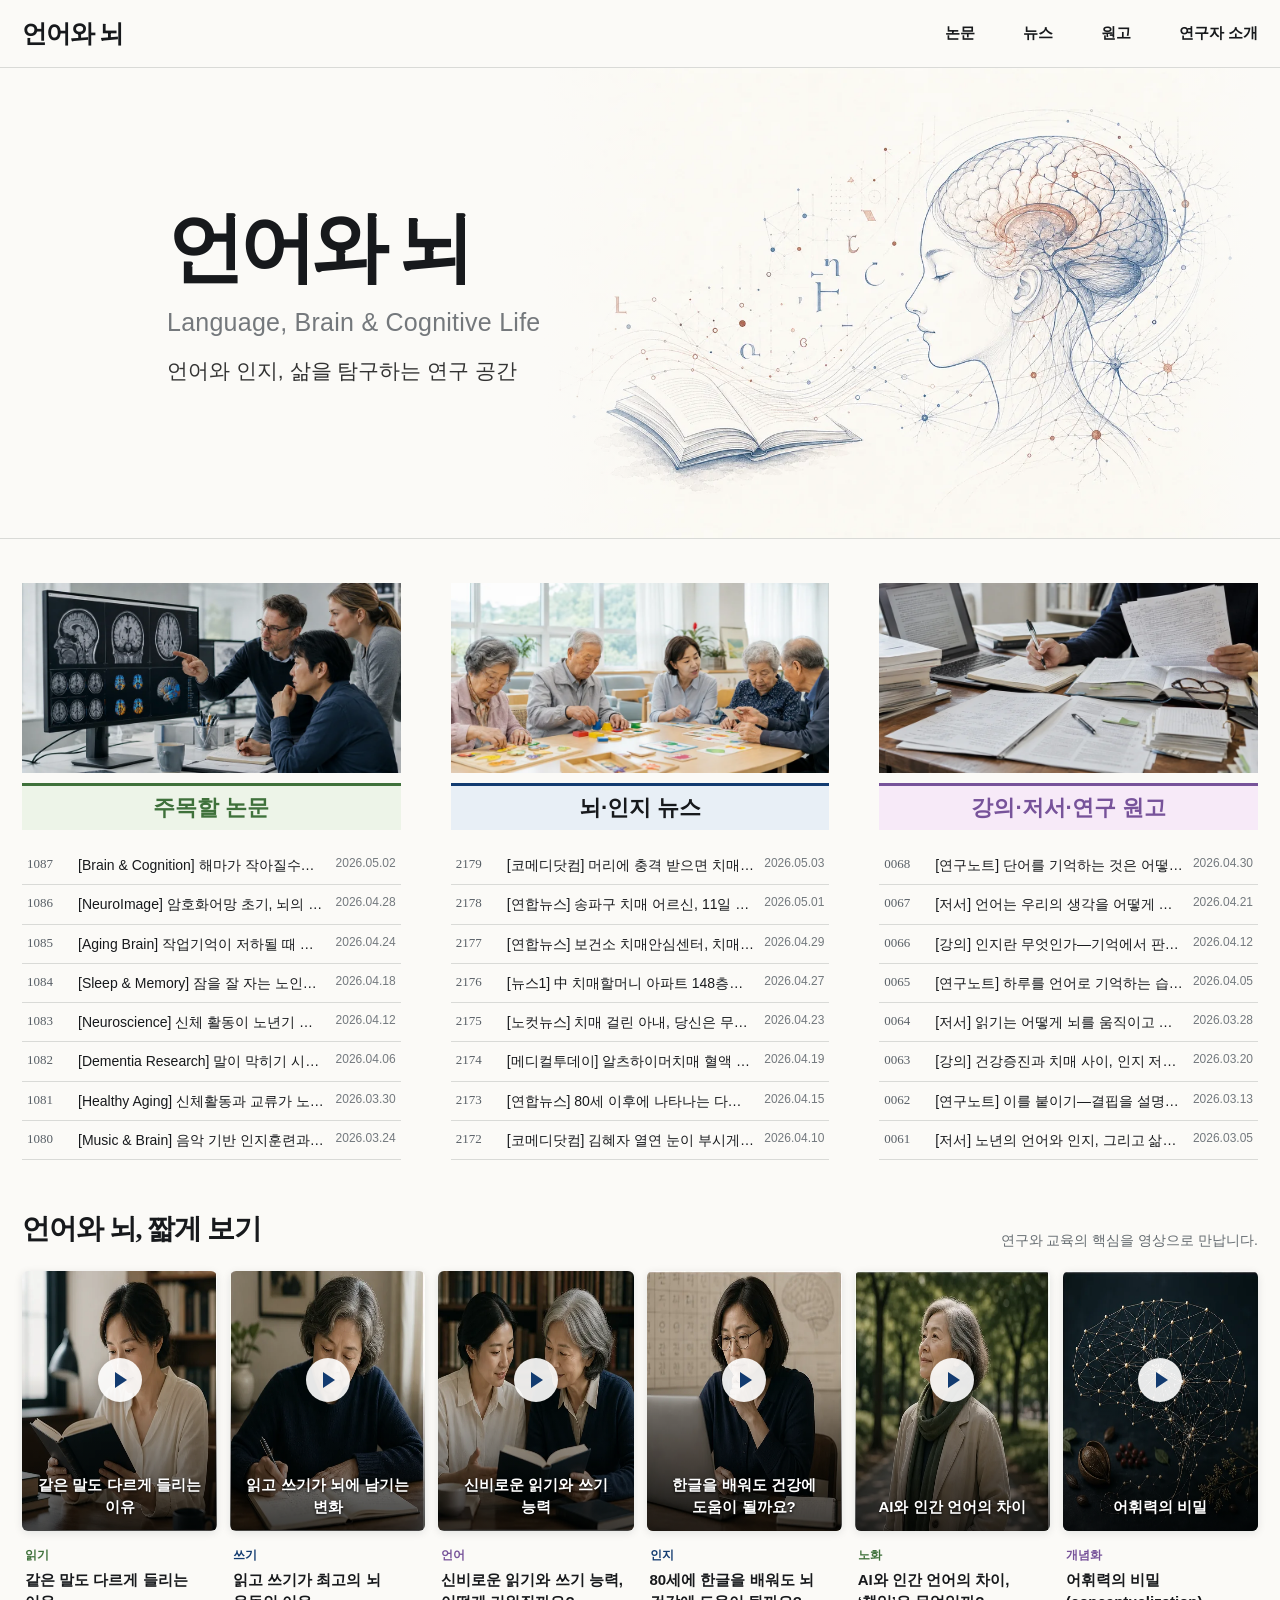
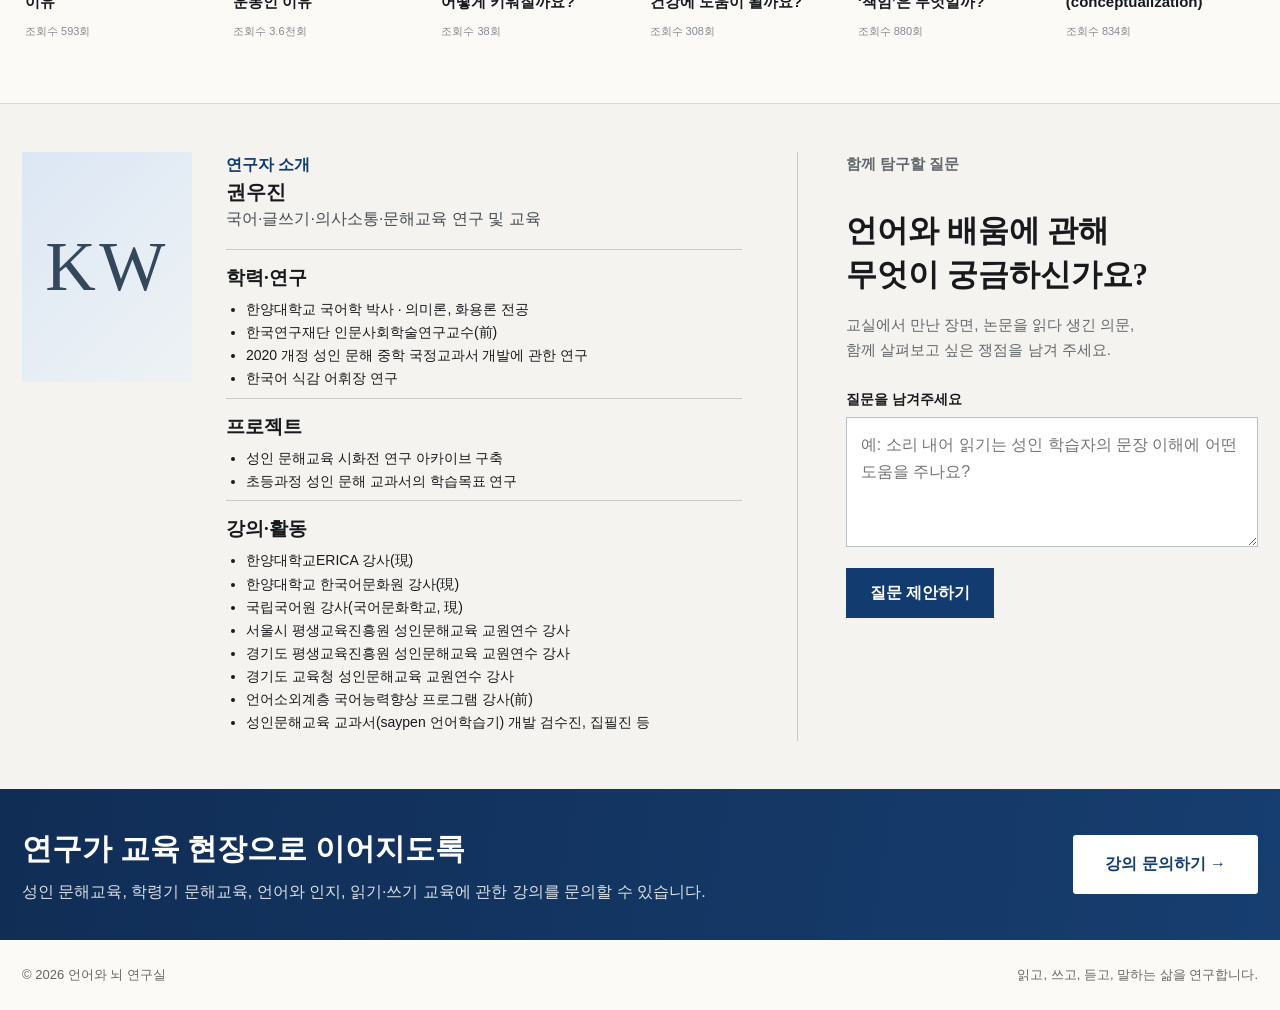
==== commit 50cad038: "[v1]" ====
--- a/index.html
+++ b/index.html
@@ -18,6 +18,7 @@
     @media(max-width:760px){.wrap{width:min(100% - 28px,620px)}header{height:58px}.menu{display:block}.nav{display:none;position:absolute;left:0;right:0;top:58px;background:var(--paper);border-bottom:1px solid var(--line);padding:8px 20px 18px;gap:0;flex-direction:column}.nav.open{display:flex}.nav a{padding:10px}.hero-grid{display:block;min-height:0}.hero-copy{padding:52px 0 28px}.hero h1{font-size:60px}.hero-en{font-size:19px}.hero-ko{font-size:17px}.hero-art{height:290px;margin:0 -14px}.hero-art:before{background:linear-gradient(180deg,var(--paper),transparent 18%,transparent 88%,var(--paper))}.streams{padding-top:30px}.stream-grid{grid-template-columns:1fr;gap:32px}.feed li{grid-template-columns:40px 1fr auto}.shorts{padding-bottom:36px}.short-grid{display:flex;overflow-x:auto;scroll-snap-type:x mandatory;padding:2px 2px 16px;gap:12px}.short-card{flex:0 0 70%;scroll-snap-align:start}.section-head{align-items:start;gap:15px}.section-head p{text-align:right}.about-zone{padding:34px 0}.about-grid{grid-template-columns:1fr}.profile{grid-template-columns:1fr}.monogram{width:120px;height:120px}.question{border-left:0;border-top:1px solid #c7c9c8;padding:24px 0 0}.question h2{margin-top:8px;font-size:27px}.cta-inner,.foot{align-items:flex-start;flex-direction:column}.cta a{padding:13px 22px}.foot{gap:4px}}
     @media(max-width:410px){.hero h1{font-size:51px}.feed li{grid-template-columns:35px 1fr}.feed time{display:none}.short-card{flex-basis:78%}.section-head{display:block}.section-head p{text-align:left}.profile h2{font-size:20px}}
     @media(prefers-reduced-motion:reduce){html{scroll-behavior:auto}*{transition:none!important}}
+    .stream-visual{height:190px;margin:0 0 10px;overflow:hidden;background:#edf0f1}.stream-visual img{display:block;width:100%;height:100%;object-fit:cover}.paper .stream-visual img{object-position:48% center}.news-stream .stream-visual img{object-position:center center}.works .stream-visual img{object-position:50% center}
   </style>
 </head>
 <body>
@@ -26,11 +27,11 @@
   <main id="main">
     <section class="hero" id="top"><div class="wrap hero-grid"><div class="hero-copy"><h1>언어와 뇌</h1><p class="hero-en">Language, Brain &amp; Cognitive Life</p><p class="hero-ko">언어와 인지, 삶을 탐구하는 연구 공간</p></div><div class="hero-art"><img src="[data-uri]" alt="사람의 옆얼굴과 뇌, 책, 문자, 신경망이 연결된 과학 삽화"></div></div></section>
     <section class="streams" aria-label="최근 연구 자료"><div class="wrap stream-grid">
-      <article class="stream paper" id="papers"><h2>주목할 논문</h2><ol class="feed">
+      <article class="stream paper" id="papers"><figure class="stream-visual"><img src="[data-uri]" alt="연구자들이 뇌 영상 자료를 함께 분석하는 모습"></figure><h2>주목할 논문</h2><ol class="feed">
         <li><span class="no">1087</span><a href="#papers">[Brain &amp; Cognition] 해마가 작아질수록 단어 기억도 흐려진다</a><time>2026.05.02</time></li><li><span class="no">1086</span><a href="#papers">[NeuroImage] 암호화어망 초기, 뇌의 연결망은 어떻게 변하는가</a><time>2026.04.28</time></li><li><span class="no">1085</span><a href="#papers">[Aging Brain] 작업기억이 저하될 때 전전두엽에서 나타나는 변화</a><time>2026.04.24</time></li><li><span class="no">1084</span><a href="#papers">[Sleep &amp; Memory] 잠을 잘 자는 노인은 기억도 더 오래 유지한다</a><time>2026.04.18</time></li><li><span class="no">1083</span><a href="#papers">[Neuroscience] 신체 활동이 노년기 해마의 신경가소성을 촉진한다</a><time>2026.04.12</time></li><li><span class="no">1082</span><a href="#papers">[Dementia Research] 말이 막히기 시작할 때 뇌 백질에 생기는 일</a><time>2026.04.06</time></li><li class="extra"><span class="no">1081</span><a href="#papers">[Healthy Aging] 신체활동과 교류가 노년의 인지예비력을 높인다</a><time>2026.03.30</time></li><li class="extra"><span class="no">1080</span><a href="#papers">[Music &amp; Brain] 음악 기반 인지훈련과 정서의 관계</a><time>2026.03.24</time></li></ol><button class="more" aria-expanded="false">더보기</button></article>
-      <article class="stream" id="news"><h2>뇌·인지 뉴스</h2><ol class="feed">
+      <article class="stream news-stream" id="news"><figure class="stream-visual"><img src="[data-uri]